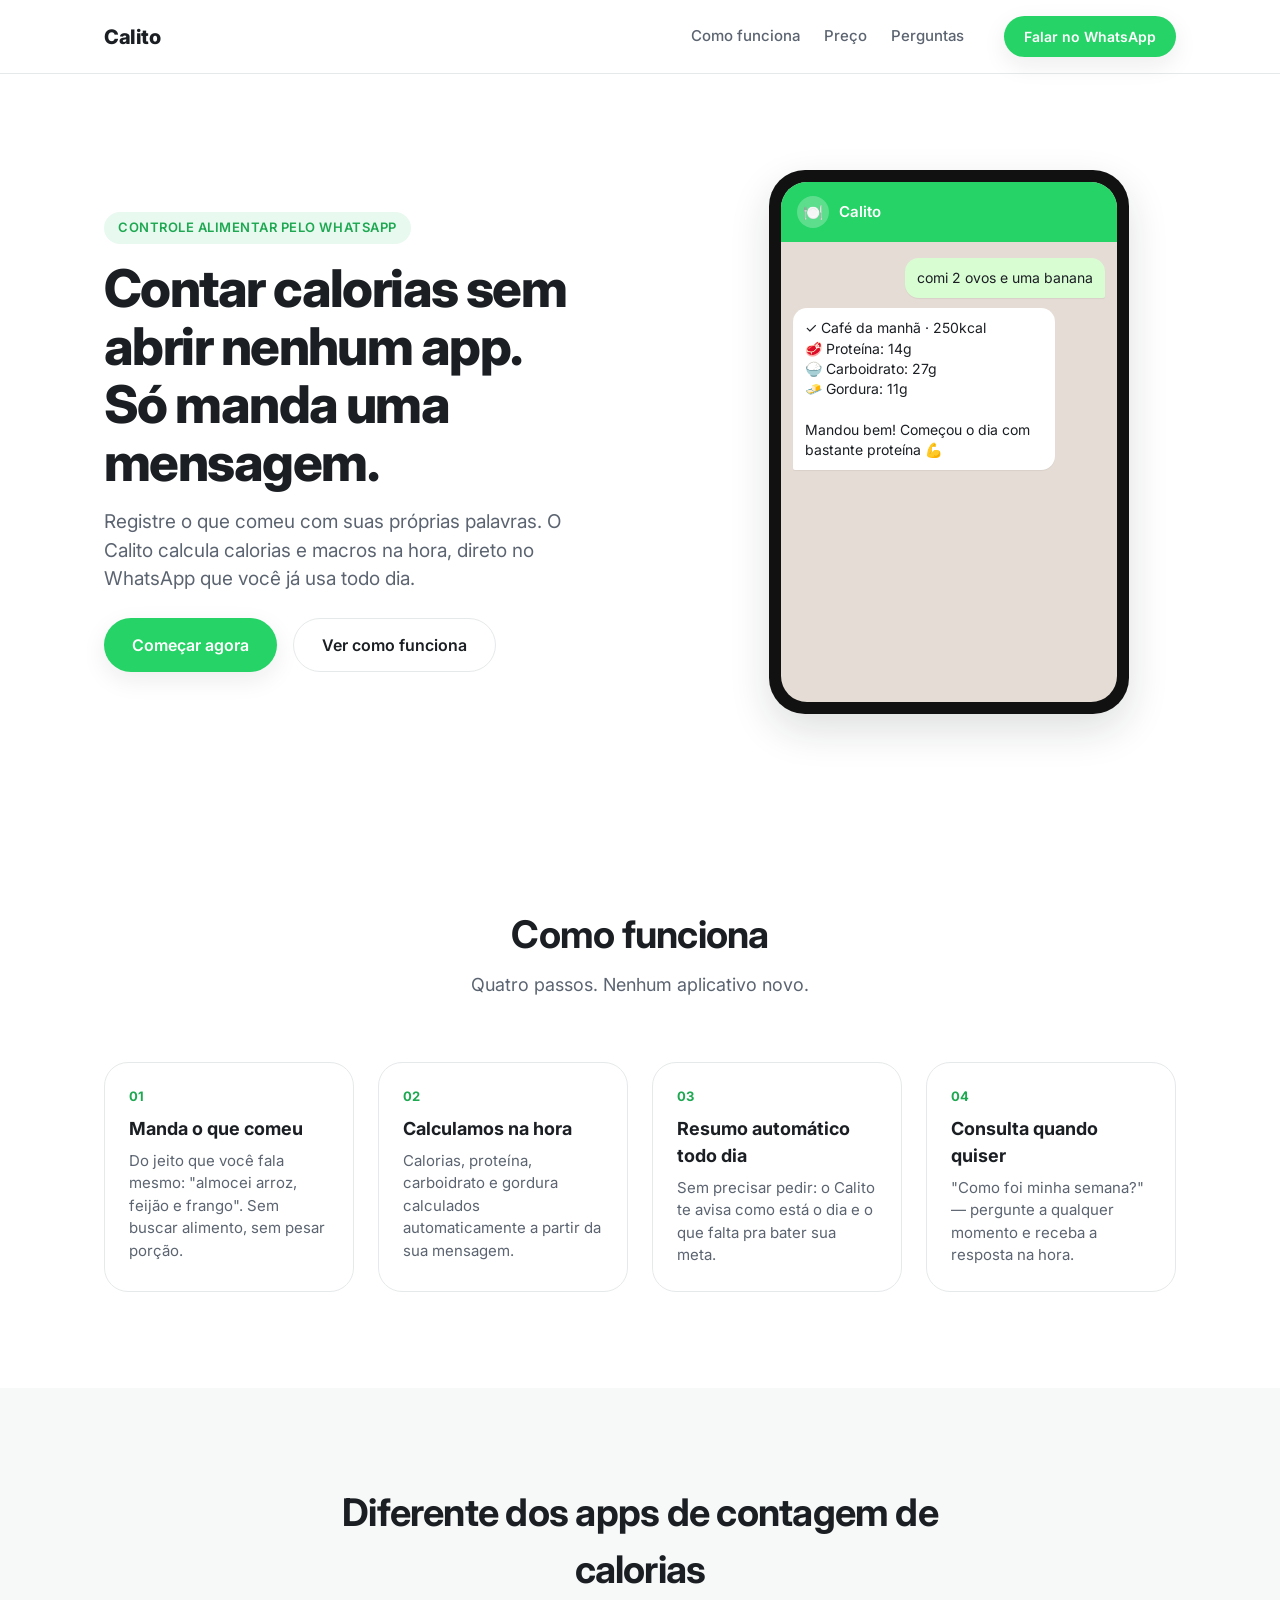
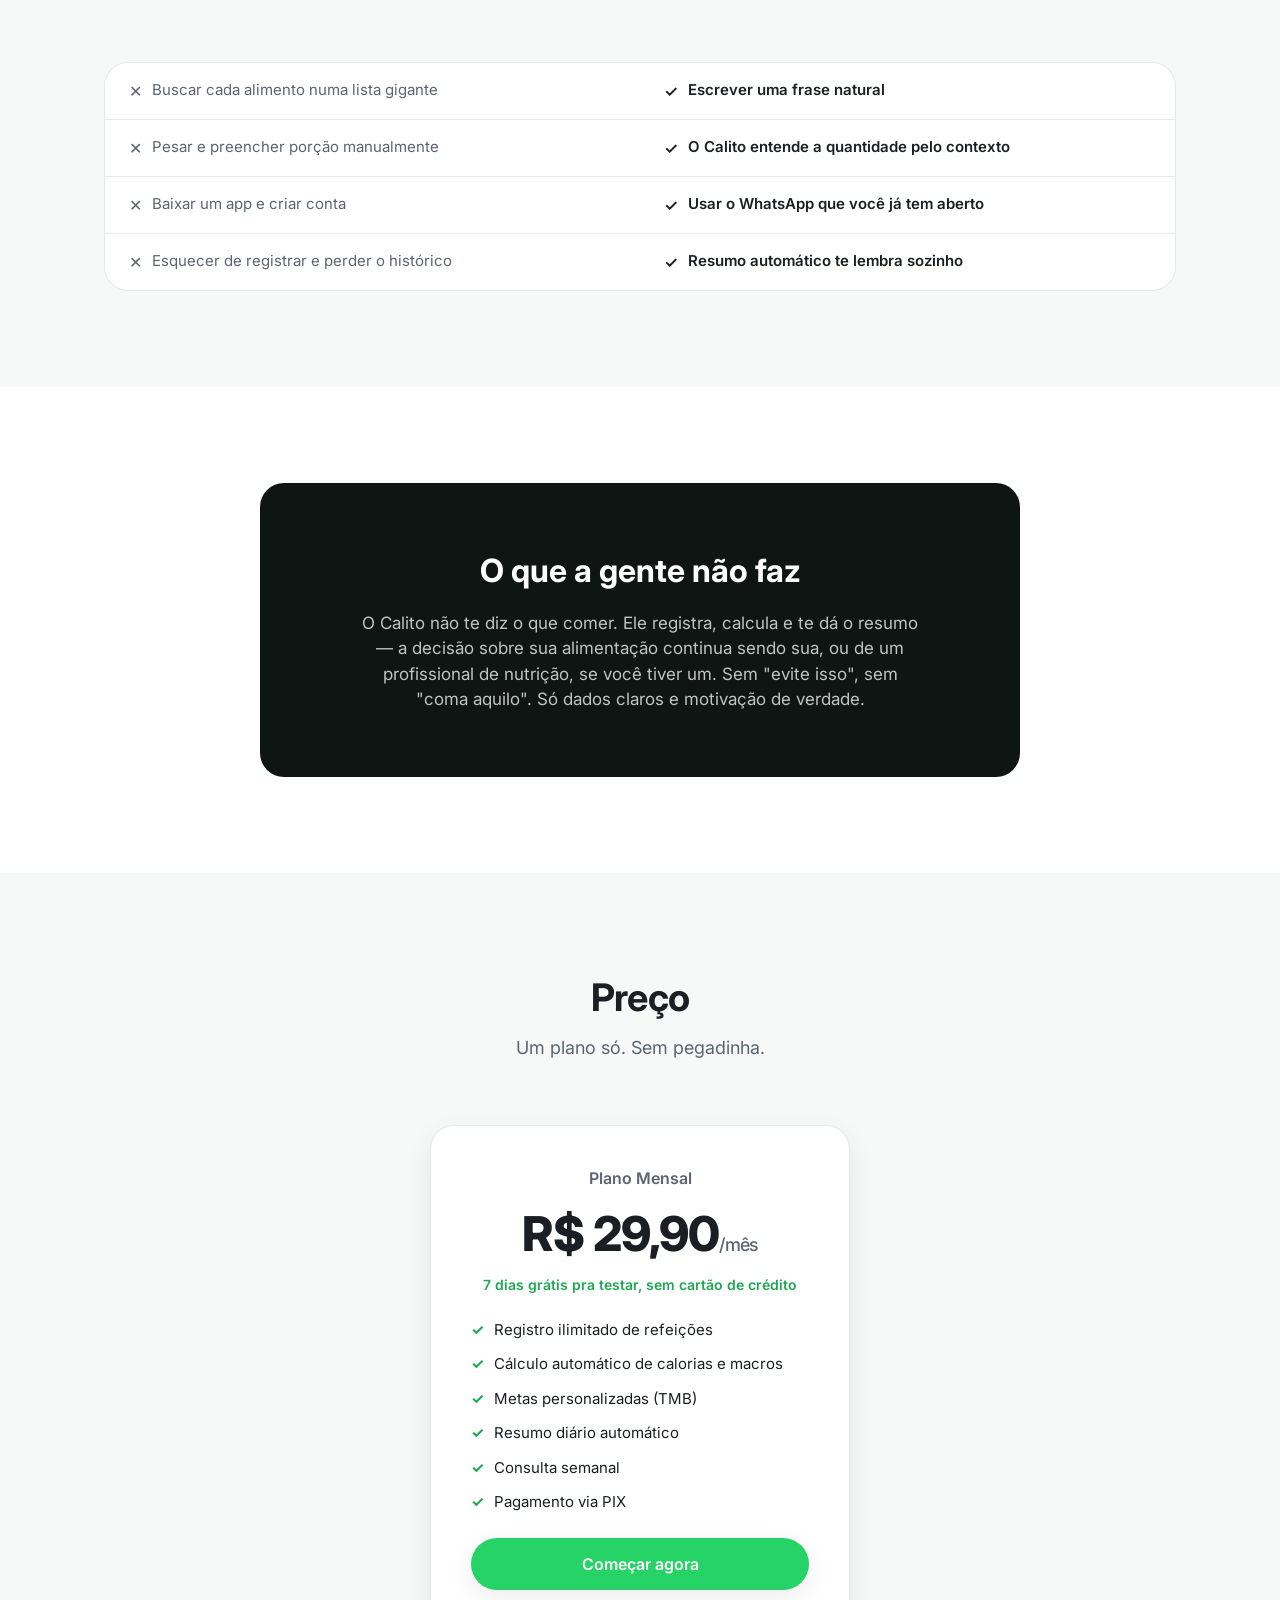
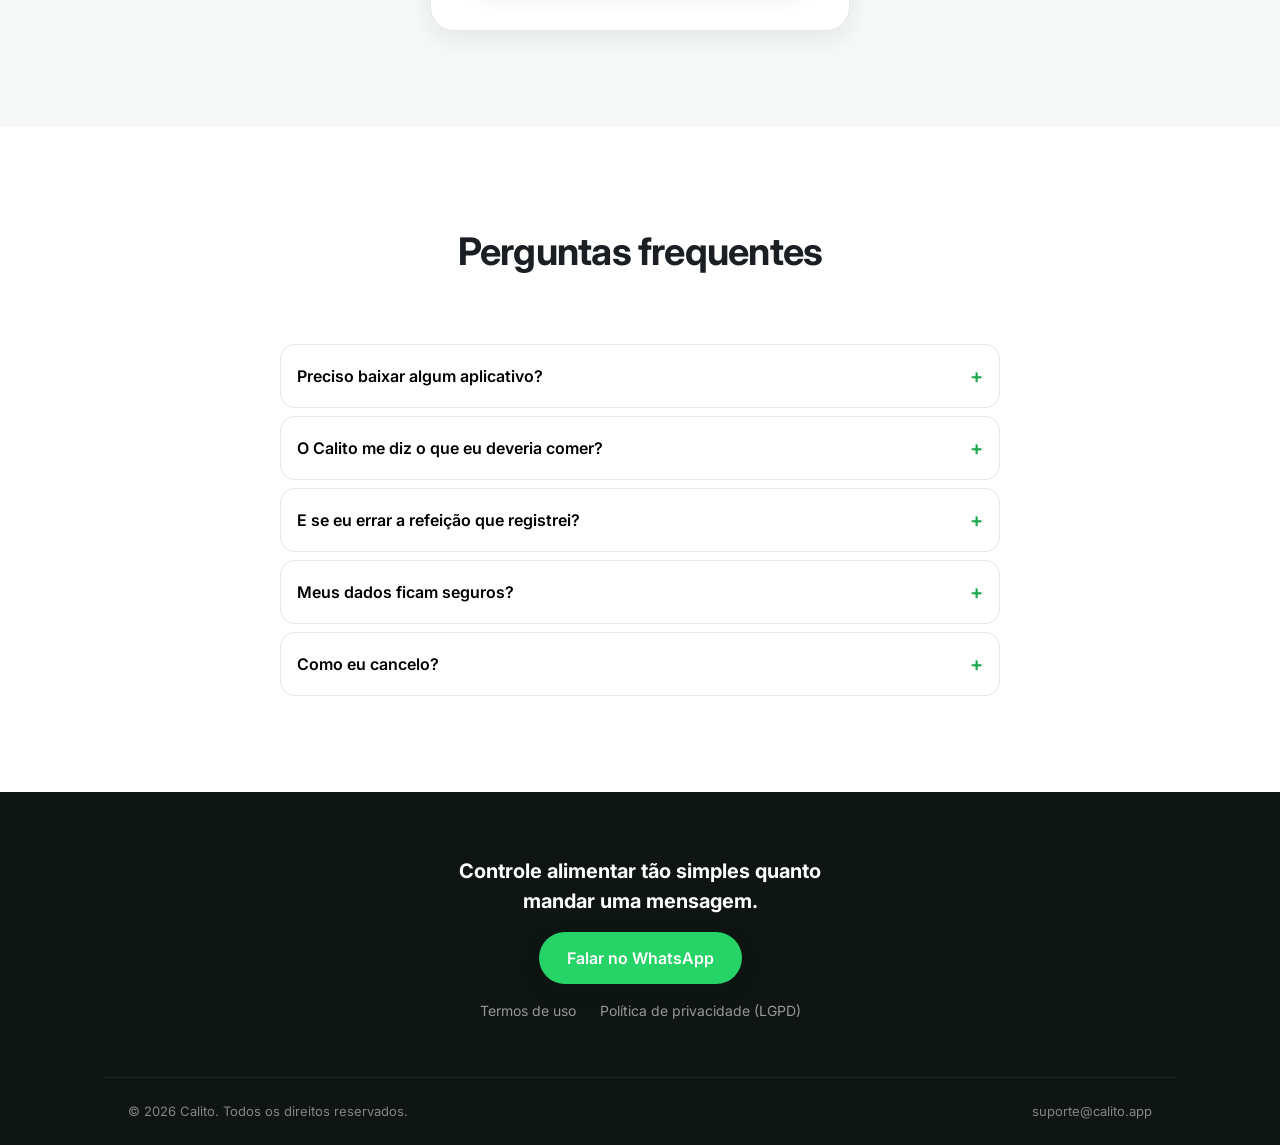
==== index.html @ 6cf8f45f "Landing page inicial do Calito Site estatico (index + content/render em JS) com hero, como funciona," ====
<!DOCTYPE html>
<html lang="pt-BR">
<head>
  <meta charset="UTF-8" />
  <meta name="viewport" content="width=device-width, initial-scale=1.0" />
  <title>Calito — Contar calorias pelo WhatsApp</title>
  <meta name="description" content="Registre suas refeições mandando uma mensagem no WhatsApp. O Calito calcula calorias e macros na hora, sem app novo pra baixar." />
  <link rel="preconnect" href="https://fonts.googleapis.com" />
  <link rel="preconnect" href="https://fonts.gstatic.com" crossorigin />
  <link href="https://fonts.googleapis.com/css2?family=Inter:wght@400;500;600;700;800&display=swap" rel="stylesheet" />
  <link rel="stylesheet" href="css/theme.css" />
  <link rel="stylesheet" href="css/style.css" />
</head>
<body>
  <header id="header" class="header"></header>

  <main>
    <section id="hero" class="hero"></section>
    <section id="como-funciona" class="section"></section>
    <section id="comparacao" class="section section--alt"></section>
    <section id="honestidade" class="section"></section>
    <section id="preco" class="section section--alt"></section>
    <section id="faq" class="section"></section>
  </main>

  <footer id="footer" class="footer"></footer>

  <script src="js/content.js"></script>
  <script src="js/render.js"></script>
  <script src="js/chat-animation.js"></script>
  <script src="js/scroll-reveal.js"></script>
</body>
</html>
---- css/theme.css ----
/*
  THEME — todas as cores, fontes e espaçamentos do site vivem aqui.
  Pra rebrandear a página (trocar cor, fonte, raio de borda) só mexe
  neste arquivo. Nenhum outro CSS deveria ter cor "hardcoded".
*/

:root {
  /* ---- Cores de marca ---- */
  --color-brand: #25d366;          /* verde WhatsApp — cor de ação principal */
  --color-brand-dark: #1da851;     /* hover/active do verde */
  --color-brand-tint: #e8f9ef;     /* fundo suave usando o verde (cards, badges) */

  /* ---- Texto ---- */
  --color-text: #1b1f23;           /* texto principal */
  --color-text-muted: #5b6470;     /* texto secundário */
  --color-text-inverse: #ffffff;   /* texto sobre fundo escuro/verde */

  /* ---- Fundo ---- */
  --color-bg: #ffffff;
  --color-bg-alt: #f7f9f8;         /* seções alternadas */
  --color-bg-dark: #0e1512;        /* rodapé / seções escuras */

  /* ---- Bordas / linhas ---- */
  --color-border: #e6e9ea;

  /* ---- Bolhas de chat (mockup do WhatsApp) ---- */
  --chat-bg: #e5ddd5;
  --chat-bubble-user: #d9fdd3;
  --chat-bubble-bot: #ffffff;

  /* ---- Tipografia ---- */
  --font-base: 'Inter', -apple-system, BlinkMacSystemFont, 'Segoe UI', sans-serif;
  --font-size-base: 16px;

  /* ---- Espaçamento / raio ---- */
  --radius-sm: 8px;
  --radius-md: 14px;
  --radius-lg: 24px;
  --radius-pill: 999px;

  --space-1: 8px;
  --space-2: 16px;
  --space-3: 24px;
  --space-4: 40px;
  --space-5: 64px;
  --space-6: 96px;

  --shadow-soft: 0 8px 24px rgba(20, 30, 25, 0.08);
  --shadow-lift: 0 16px 40px rgba(20, 30, 25, 0.14);

  --max-width: 1120px;
  --transition-base: 200ms ease;
}
---- css/style.css ----
/* Reset mínimo */
*, *::before, *::after { box-sizing: border-box; }
html, body { margin: 0; padding: 0; }
img { max-width: 100%; display: block; }
button { font: inherit; cursor: pointer; border: none; background: none; }
a { color: inherit; text-decoration: none; }
ul { margin: 0; padding: 0; list-style: none; }
h1, h2, h3, p { margin: 0; }

body {
  font-family: var(--font-base);
  font-size: var(--font-size-base);
  color: var(--color-text);
  background: var(--color-bg);
  line-height: 1.5;
  -webkit-font-smoothing: antialiased;
}

.container {
  max-width: var(--max-width);
  margin: 0 auto;
  padding: 0 var(--space-3);
}

.section { padding: var(--space-6) 0; }
.section--alt { background: var(--color-bg-alt); }

.eyebrow {
  display: inline-block;
  font-size: 13px;
  font-weight: 600;
  letter-spacing: 0.04em;
  text-transform: uppercase;
  color: var(--color-brand-dark);
  background: var(--color-brand-tint);
  padding: 6px 14px;
  border-radius: var(--radius-pill);
  margin-bottom: var(--space-2);
}

.section-title {
  font-size: clamp(28px, 4vw, 38px);
  font-weight: 700;
  letter-spacing: -0.02em;
}

.section-subtitle {
  color: var(--color-text-muted);
  font-size: 18px;
  margin-top: var(--space-1);
}

.section-header {
  text-align: center;
  max-width: 640px;
  margin: 0 auto var(--space-5);
}

/* ---------- Botões ---------- */
.btn {
  display: inline-flex;
  align-items: center;
  justify-content: center;
  gap: 8px;
  padding: 14px 28px;
  border-radius: var(--radius-pill);
  font-weight: 600;
  font-size: 16px;
  transition: transform var(--transition-base), box-shadow var(--transition-base), background var(--transition-base);
  white-space: nowrap;
}

.btn--primary {
  background: var(--color-brand);
  color: var(--color-text-inverse);
  box-shadow: var(--shadow-soft);
}
.btn--primary:hover {
  background: var(--color-brand-dark);
  transform: translateY(-2px);
  box-shadow: var(--shadow-lift);
}

.btn--ghost {
  background: transparent;
  color: var(--color-text);
  border: 1px solid var(--color-border);
}
.btn--ghost:hover { background: var(--color-bg-alt); }

.btn--sm { padding: 10px 20px; font-size: 14px; }

/* ---------- Header ---------- */
.header {
  position: sticky;
  top: 0;
  z-index: 50;
  background: rgba(255, 255, 255, 0.85);
  backdrop-filter: blur(10px);
  border-bottom: 1px solid var(--color-border);
}

.header__inner {
  display: flex;
  align-items: center;
  justify-content: space-between;
  padding: var(--space-2) var(--space-3);
}

.header__brand {
  font-weight: 800;
  font-size: 20px;
  letter-spacing: -0.02em;
}

.header__nav {
  display: flex;
  align-items: center;
  gap: var(--space-4);
}

.header__links {
  display: flex;
  gap: var(--space-3);
}

.header__links a {
  color: var(--color-text-muted);
  font-size: 15px;
  font-weight: 500;
  transition: color var(--transition-base);
}
.header__links a:hover { color: var(--color-text); }

@media (max-width: 720px) {
  .header__links { display: none; }
}

/* ---------- Hero ---------- */
.hero {
  padding: var(--space-6) 0;
}

.hero__inner {
  display: grid;
  grid-template-columns: 1.1fr 0.9fr;
  gap: var(--space-5);
  align-items: center;
}

@media (max-width: 900px) {
  .hero__inner { grid-template-columns: 1fr; }
}

.hero__title {
  font-size: clamp(32px, 5vw, 52px);
  font-weight: 800;
  letter-spacing: -0.03em;
  line-height: 1.12;
  white-space: pre-line;
}

.hero__subtitle {
  margin-top: var(--space-2);
  font-size: 19px;
  color: var(--color-text-muted);
  max-width: 480px;
}

.hero__actions {
  margin-top: var(--space-3);
  display: flex;
  gap: var(--space-2);
  flex-wrap: wrap;
}

/* ---------- Mockup de WhatsApp ---------- */
.phone {
  position: relative;
  margin: 0 auto;
  width: 100%;
  max-width: 360px;
  border-radius: 36px;
  background: #111;
  padding: 12px;
  box-shadow: var(--shadow-lift);
}

.phone__screen {
  background: var(--chat-bg);
  border-radius: 26px;
  overflow: hidden;
  min-height: 520px;
  display: flex;
  flex-direction: column;
}

.phone__bar {
  background: var(--color-brand);
  color: var(--color-text-inverse);
  padding: 14px 16px;
  display: flex;
  align-items: center;
  gap: 10px;
  font-weight: 600;
  font-size: 15px;
}

.phone__bar-avatar {
  width: 32px;
  height: 32px;
  border-radius: 50%;
  background: rgba(255, 255, 255, 0.25);
  display: flex;
  align-items: center;
  justify-content: center;
  font-size: 16px;
}

.phone__chat {
  flex: 1;
  padding: 16px 12px;
  display: flex;
  flex-direction: column;
  gap: 10px;
  overflow-y: auto;
}

.bubble {
  max-width: 84%;
  padding: 10px 12px;
  border-radius: var(--radius-md);
  font-size: 14px;
  line-height: 1.45;
  white-space: pre-line;
  opacity: 0;
  transform: translateY(6px);
  animation: bubble-in 320ms ease forwards;
  box-shadow: 0 1px 1px rgba(0,0,0,0.06);
}

@keyframes bubble-in {
  to { opacity: 1; transform: translateY(0); }
}

.bubble--user {
  align-self: flex-end;
  background: var(--chat-bubble-user);
  border-bottom-right-radius: 2px;
}

.bubble--bot {
  align-self: flex-start;
  background: var(--chat-bubble-bot);
  border-bottom-left-radius: 2px;
}

.typing {
  align-self: flex-start;
  background: var(--chat-bubble-bot);
  border-radius: var(--radius-md);
  border-bottom-left-radius: 2px;
  padding: 12px 14px;
  display: inline-flex;
  gap: 4px;
}

.typing span {
  width: 6px;
  height: 6px;
  border-radius: 50%;
  background: var(--color-text-muted);
  opacity: 0.5;
  animation: typing-bounce 1s infinite ease-in-out;
}
.typing span:nth-child(2) { animation-delay: 0.15s; }
.typing span:nth-child(3) { animation-delay: 0.3s; }

@keyframes typing-bounce {
  0%, 60%, 100% { transform: translateY(0); opacity: 0.5; }
  30% { transform: translateY(-4px); opacity: 1; }
}

/* ---------- Reveal on scroll ---------- */
.reveal {
  opacity: 0;
  transform: translateY(16px);
  transition: opacity 500ms ease, transform 500ms ease;
}
.reveal.is-visible {
  opacity: 1;
  transform: translateY(0);
}

/* ---------- Como funciona ---------- */
.steps {
  display: grid;
  grid-template-columns: repeat(4, 1fr);
  gap: var(--space-3);
}

@media (max-width: 900px) {
  .steps { grid-template-columns: repeat(2, 1fr); }
}
@media (max-width: 560px) {
  .steps { grid-template-columns: 1fr; }
}

.step-card {
  background: var(--color-bg);
  border: 1px solid var(--color-border);
  border-radius: var(--radius-lg);
  padding: var(--space-3);
  transition: box-shadow var(--transition-base), transform var(--transition-base);
}
.step-card:hover {
  box-shadow: var(--shadow-soft);
  transform: translateY(-2px);
}

.step-card__number {
  font-size: 13px;
  font-weight: 700;
  color: var(--color-brand-dark);
  margin-bottom: var(--space-1);
}

.step-card__title {
  font-size: 18px;
  font-weight: 700;
  margin-bottom: 8px;
}

.step-card__description {
  color: var(--color-text-muted);
  font-size: 15px;
}

/* ---------- Comparação ---------- */
.comparison {
  display: flex;
  flex-direction: column;
  gap: 1px;
  background: var(--color-border);
  border-radius: var(--radius-lg);
  overflow: hidden;
  border: 1px solid var(--color-border);
}

.comparison__row {
  display: grid;
  grid-template-columns: 1fr 1fr;
  background: var(--color-bg);
}

@media (max-width: 640px) {
  .comparison__row { grid-template-columns: 1fr; }
}

.comparison__cell {
  padding: var(--space-2) var(--space-3);
  display: flex;
  align-items: center;
  gap: 10px;
  font-size: 15px;
}

.comparison__cell--old {
  color: var(--color-text-muted);
}

.comparison__cell--new {
  font-weight: 600;
}

.comparison__icon { flex-shrink: 0; font-size: 16px; }

/* ---------- Honestidade ---------- */
.honesty {
  background: var(--color-bg-dark);
  color: var(--color-text-inverse);
  border-radius: var(--radius-lg);
  padding: var(--space-5);
  text-align: center;
  max-width: 760px;
  margin: 0 auto;
}

.honesty__title {
  font-size: clamp(24px, 3vw, 32px);
  font-weight: 700;
  margin-bottom: var(--space-2);
}

.honesty__body {
  color: rgba(255,255,255,0.75);
  font-size: 17px;
  max-width: 560px;
  margin: 0 auto;
}

/* ---------- Preço ---------- */
.pricing-card {
  max-width: 420px;
  margin: 0 auto;
  background: var(--color-bg);
  border: 1px solid var(--color-border);
  border-radius: var(--radius-lg);
  padding: var(--space-4);
  text-align: center;
  box-shadow: var(--shadow-soft);
}

.pricing-card__name {
  font-weight: 600;
  color: var(--color-text-muted);
}

.pricing-card__price {
  font-size: 48px;
  font-weight: 800;
  letter-spacing: -0.02em;
  margin: 8px 0 4px;
}
.pricing-card__price span {
  font-size: 18px;
  font-weight: 500;
  color: var(--color-text-muted);
}

.pricing-card__trial {
  color: var(--color-brand-dark);
  font-size: 14px;
  font-weight: 600;
  margin-bottom: var(--space-3);
}

.pricing-card__features {
  text-align: left;
  display: flex;
  flex-direction: column;
  gap: 12px;
  margin-bottom: var(--space-3);
}

.pricing-card__features li {
  display: flex;
  align-items: flex-start;
  gap: 10px;
  font-size: 15px;
}

.pricing-card__check {
  color: var(--color-brand-dark);
  font-weight: 700;
  flex-shrink: 0;
}

.pricing-card .btn { width: 100%; }

/* ---------- FAQ ---------- */
.faq-list {
  max-width: 720px;
  margin: 0 auto;
  display: flex;
  flex-direction: column;
  gap: var(--space-1);
}

.faq-item {
  border: 1px solid var(--color-border);
  border-radius: var(--radius-md);
  overflow: hidden;
  background: var(--color-bg);
}

.faq-item__question {
  width: 100%;
  display: flex;
  align-items: center;
  justify-content: space-between;
  padding: var(--space-2);
  font-weight: 600;
  font-size: 16px;
  text-align: left;
}

.faq-item__icon {
  transition: transform var(--transition-base);
  color: var(--color-brand-dark);
  font-size: 20px;
  flex-shrink: 0;
  margin-left: var(--space-2);
}

.faq-item.is-open .faq-item__icon { transform: rotate(45deg); }

.faq-item__answer {
  max-height: 0;
  overflow: hidden;
  transition: max-height 250ms ease;
  color: var(--color-text-muted);
  font-size: 15px;
}

.faq-item__answer-inner {
  padding: 0 var(--space-2) var(--space-2);
}

/* ---------- Footer ---------- */
.footer {
  background: var(--color-bg-dark);
  color: rgba(255,255,255,0.8);
  padding: var(--space-5) 0 var(--space-3);
}

.footer__inner {
  display: flex;
  flex-direction: column;
  align-items: center;
  text-align: center;
  gap: var(--space-2);
}

.footer__tagline {
  font-size: 20px;
  font-weight: 700;
  color: var(--color-text-inverse);
  max-width: 420px;
}

.footer__legal {
  display: flex;
  gap: var(--space-3);
  flex-wrap: wrap;
  justify-content: center;
  font-size: 14px;
}
.footer__legal a { opacity: 0.7; transition: opacity var(--transition-base); }
.footer__legal a:hover { opacity: 1; }

/* ---------- Páginas legais (termos / privacidade) ---------- */
.legal {
  max-width: 760px;
  margin: 0 auto;
  padding: var(--space-5) var(--space-3) var(--space-6);
}

.legal__back {
  display: inline-block;
  margin-bottom: var(--space-3);
  color: var(--color-brand-dark);
  font-size: 14px;
  font-weight: 600;
}

.legal h1 {
  font-size: clamp(28px, 4vw, 38px);
  font-weight: 800;
  letter-spacing: -0.02em;
  margin-bottom: var(--space-1);
}

.legal__updated {
  color: var(--color-text-muted);
  font-size: 14px;
  margin-bottom: var(--space-4);
}

.legal h2 {
  font-size: 20px;
  font-weight: 700;
  margin: var(--space-4) 0 var(--space-1);
}

.legal p,
.legal li {
  color: var(--color-text-muted);
  font-size: 16px;
  margin-bottom: var(--space-1);
}

.legal ul {
  list-style: disc;
  padding-left: var(--space-3);
  margin-bottom: var(--space-2);
}

.legal a {
  color: var(--color-brand-dark);
  text-decoration: underline;
}

.footer__bottom {
  margin-top: var(--space-4);
  padding-top: var(--space-3);
  border-top: 1px solid rgba(255,255,255,0.12);
  width: 100%;
  display: flex;
  justify-content: space-between;
  flex-wrap: wrap;
  gap: var(--space-1);
  font-size: 13px;
  opacity: 0.6;
}
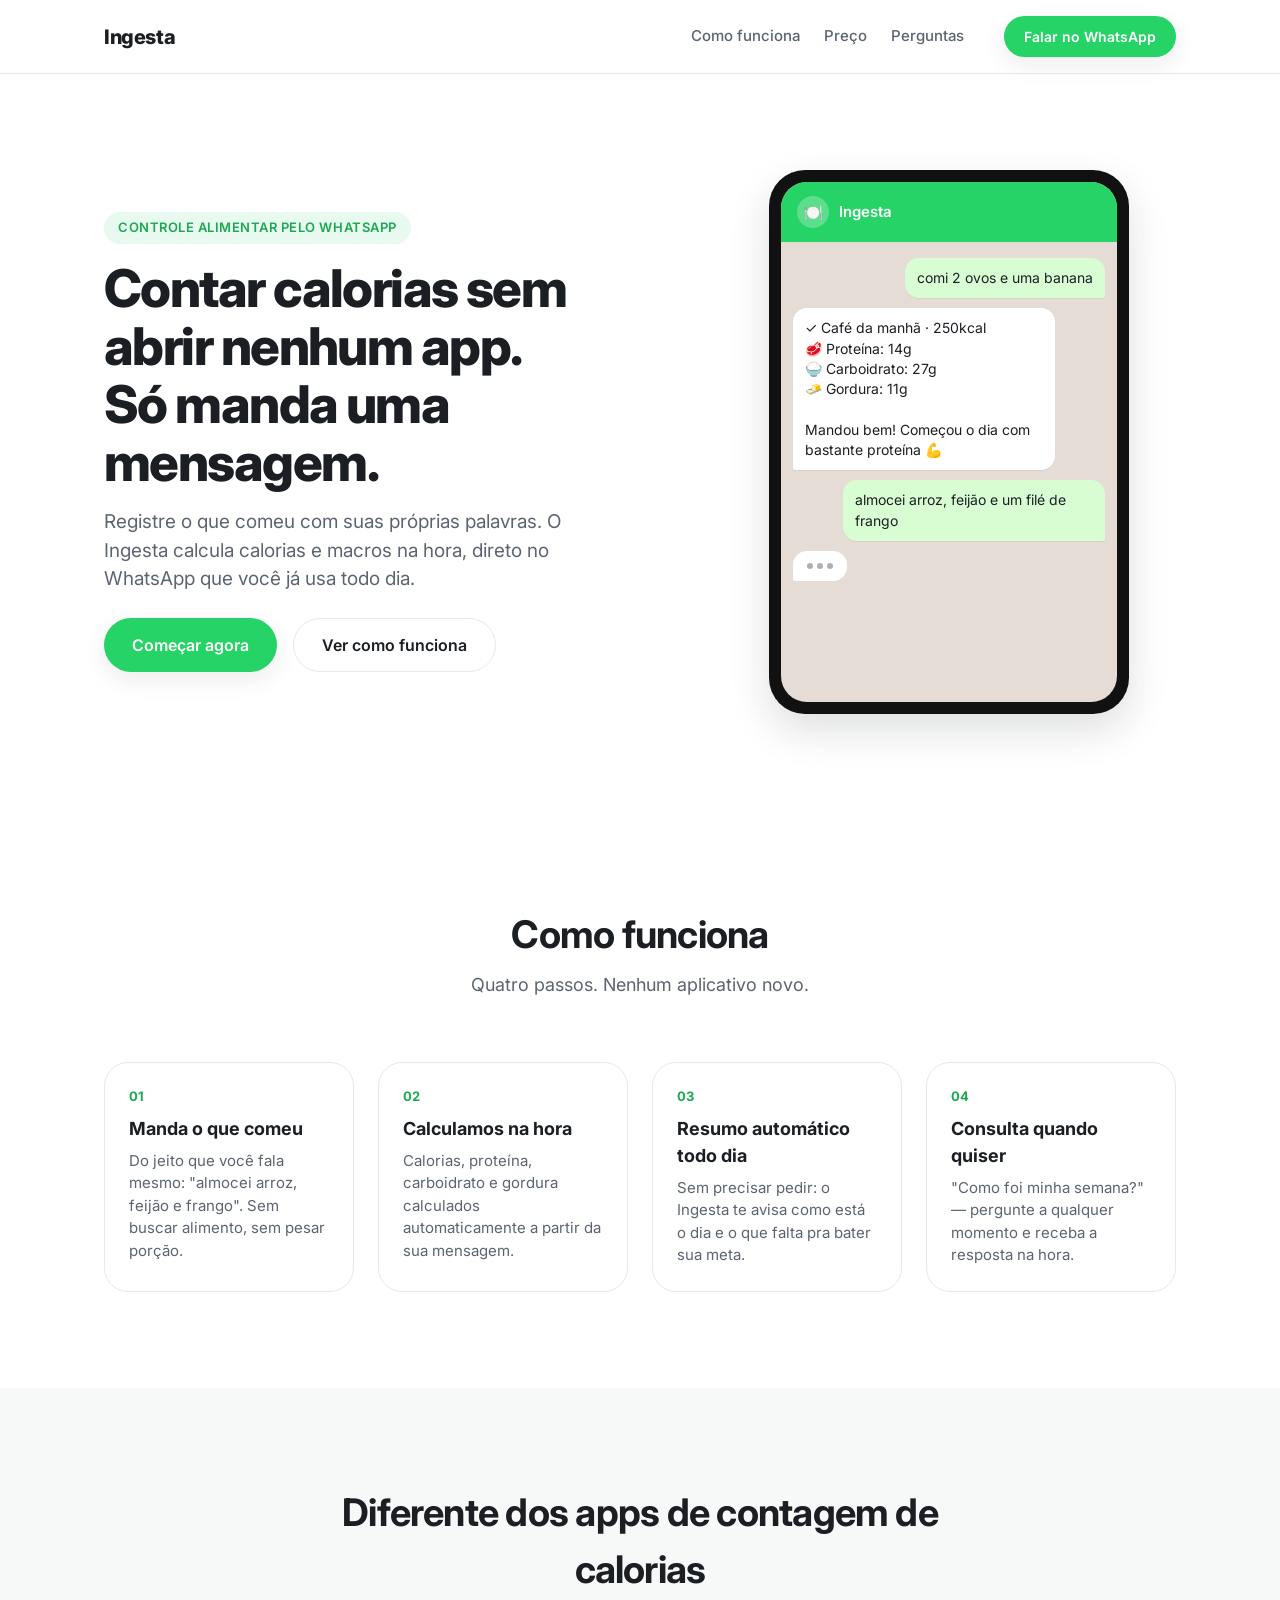
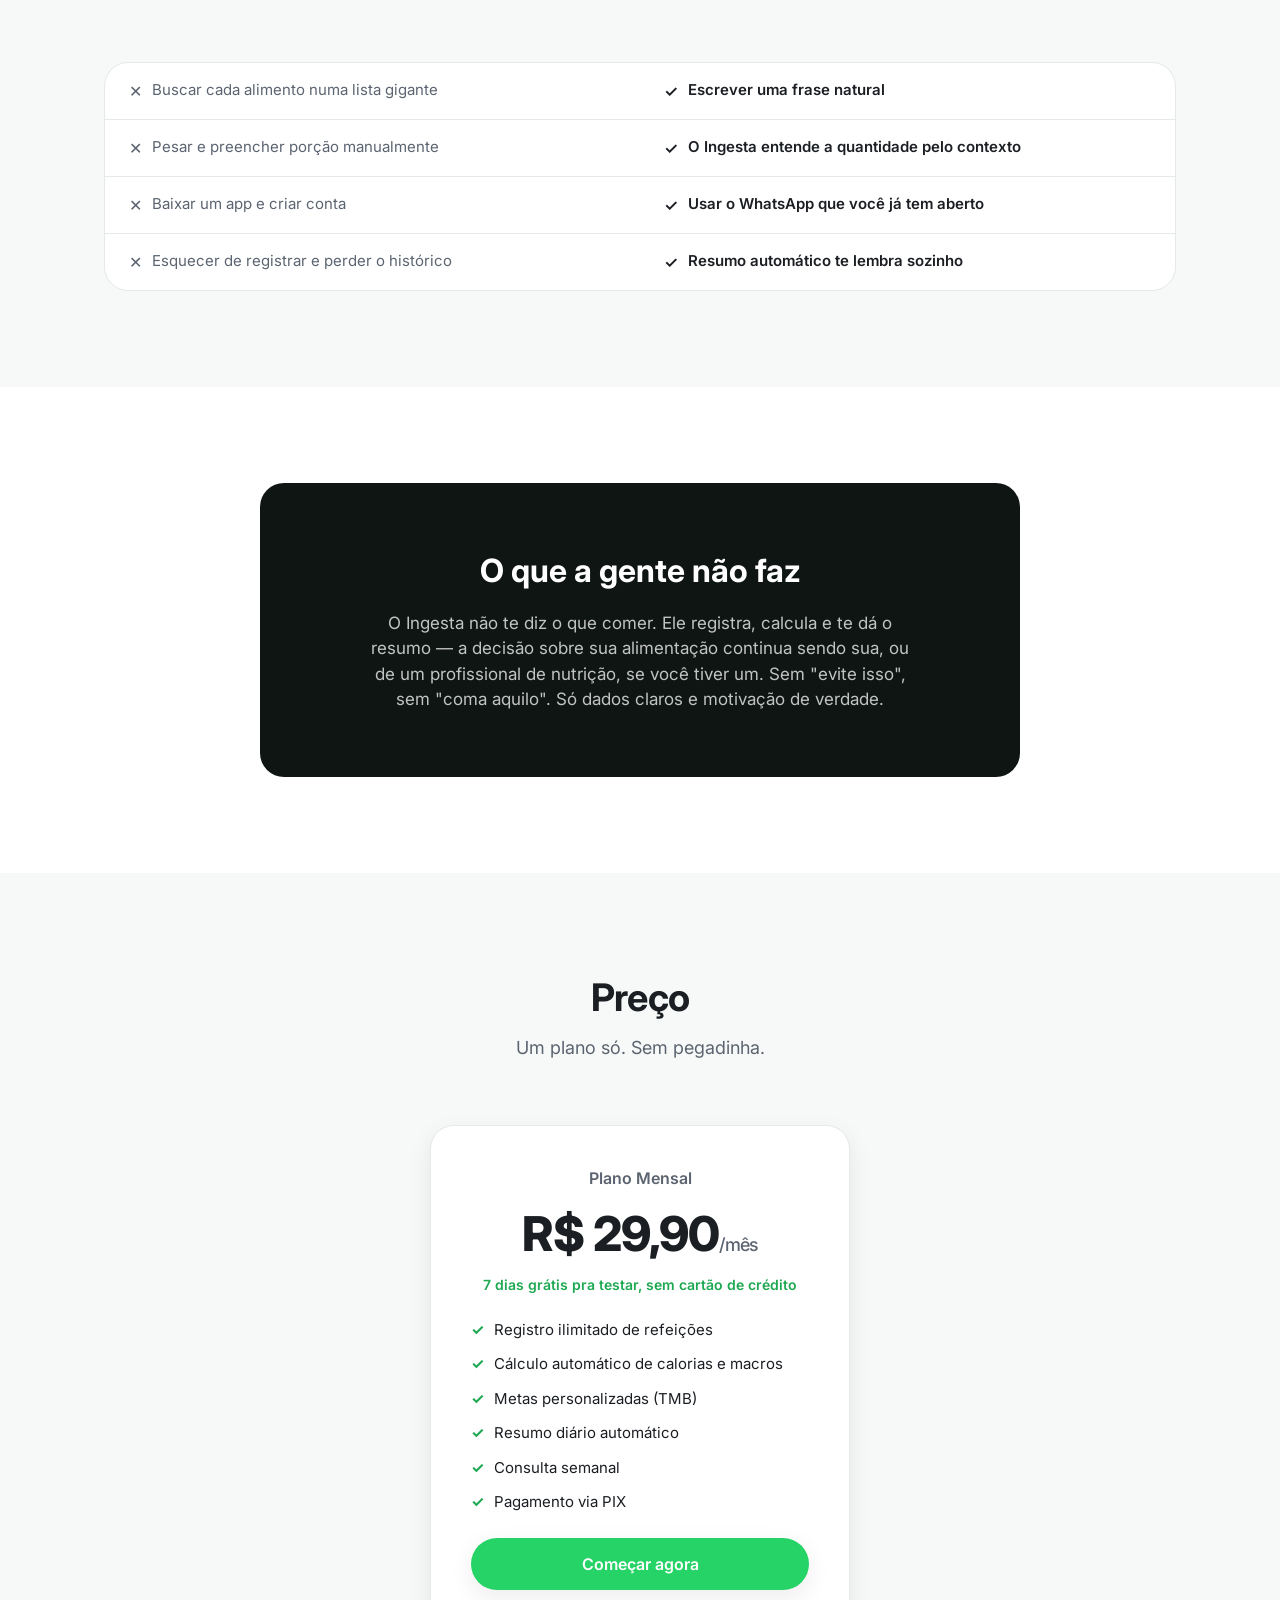
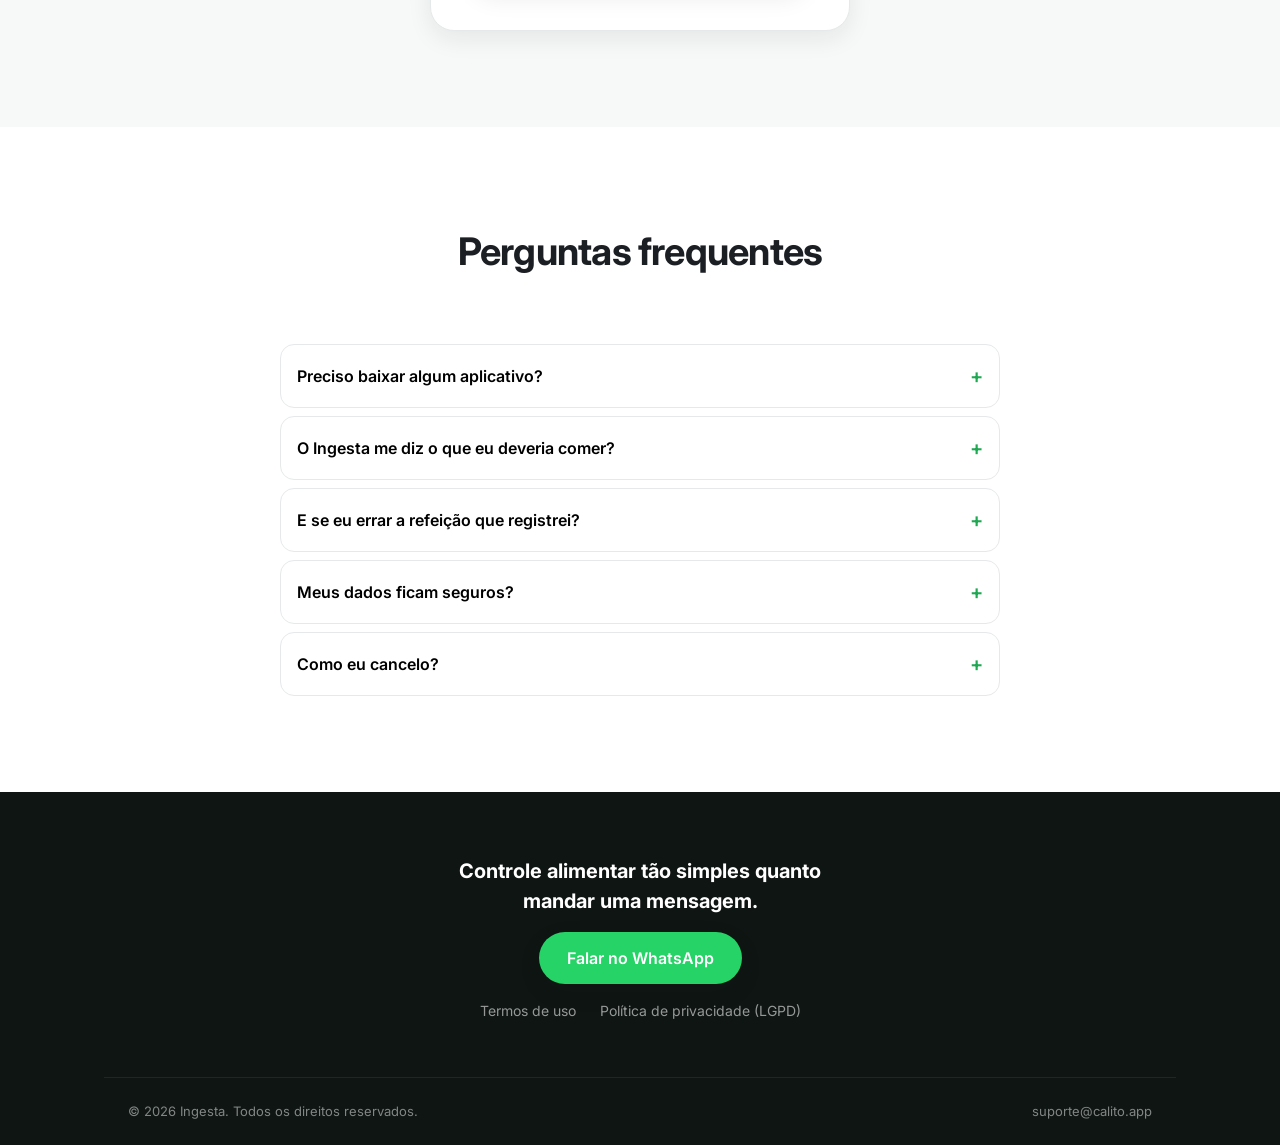
==== commit 97a66bde: "Renomeia a marca de Calito para Ingesta Troca todas as ocorrencias visiveis nos textos do site e nas" ====
--- a/index.html
+++ b/index.html
@@ -3,8 +3,8 @@
 <head>
   <meta charset="UTF-8" />
   <meta name="viewport" content="width=device-width, initial-scale=1.0" />
-  <title>Calito — Contar calorias pelo WhatsApp</title>
-  <meta name="description" content="Registre suas refeições mandando uma mensagem no WhatsApp. O Calito calcula calorias e macros na hora, sem app novo pra baixar." />
+  <title>Ingesta — Contar calorias pelo WhatsApp</title>
+  <meta name="description" content="Registre suas refeições mandando uma mensagem no WhatsApp. O Ingesta calcula calorias e macros na hora, sem app novo pra baixar." />
   <link rel="preconnect" href="https://fonts.googleapis.com" />
   <link rel="preconnect" href="https://fonts.gstatic.com" crossorigin />
   <link href="https://fonts.googleapis.com/css2?family=Inter:wght@400;500;600;700;800&display=swap" rel="stylesheet" />
